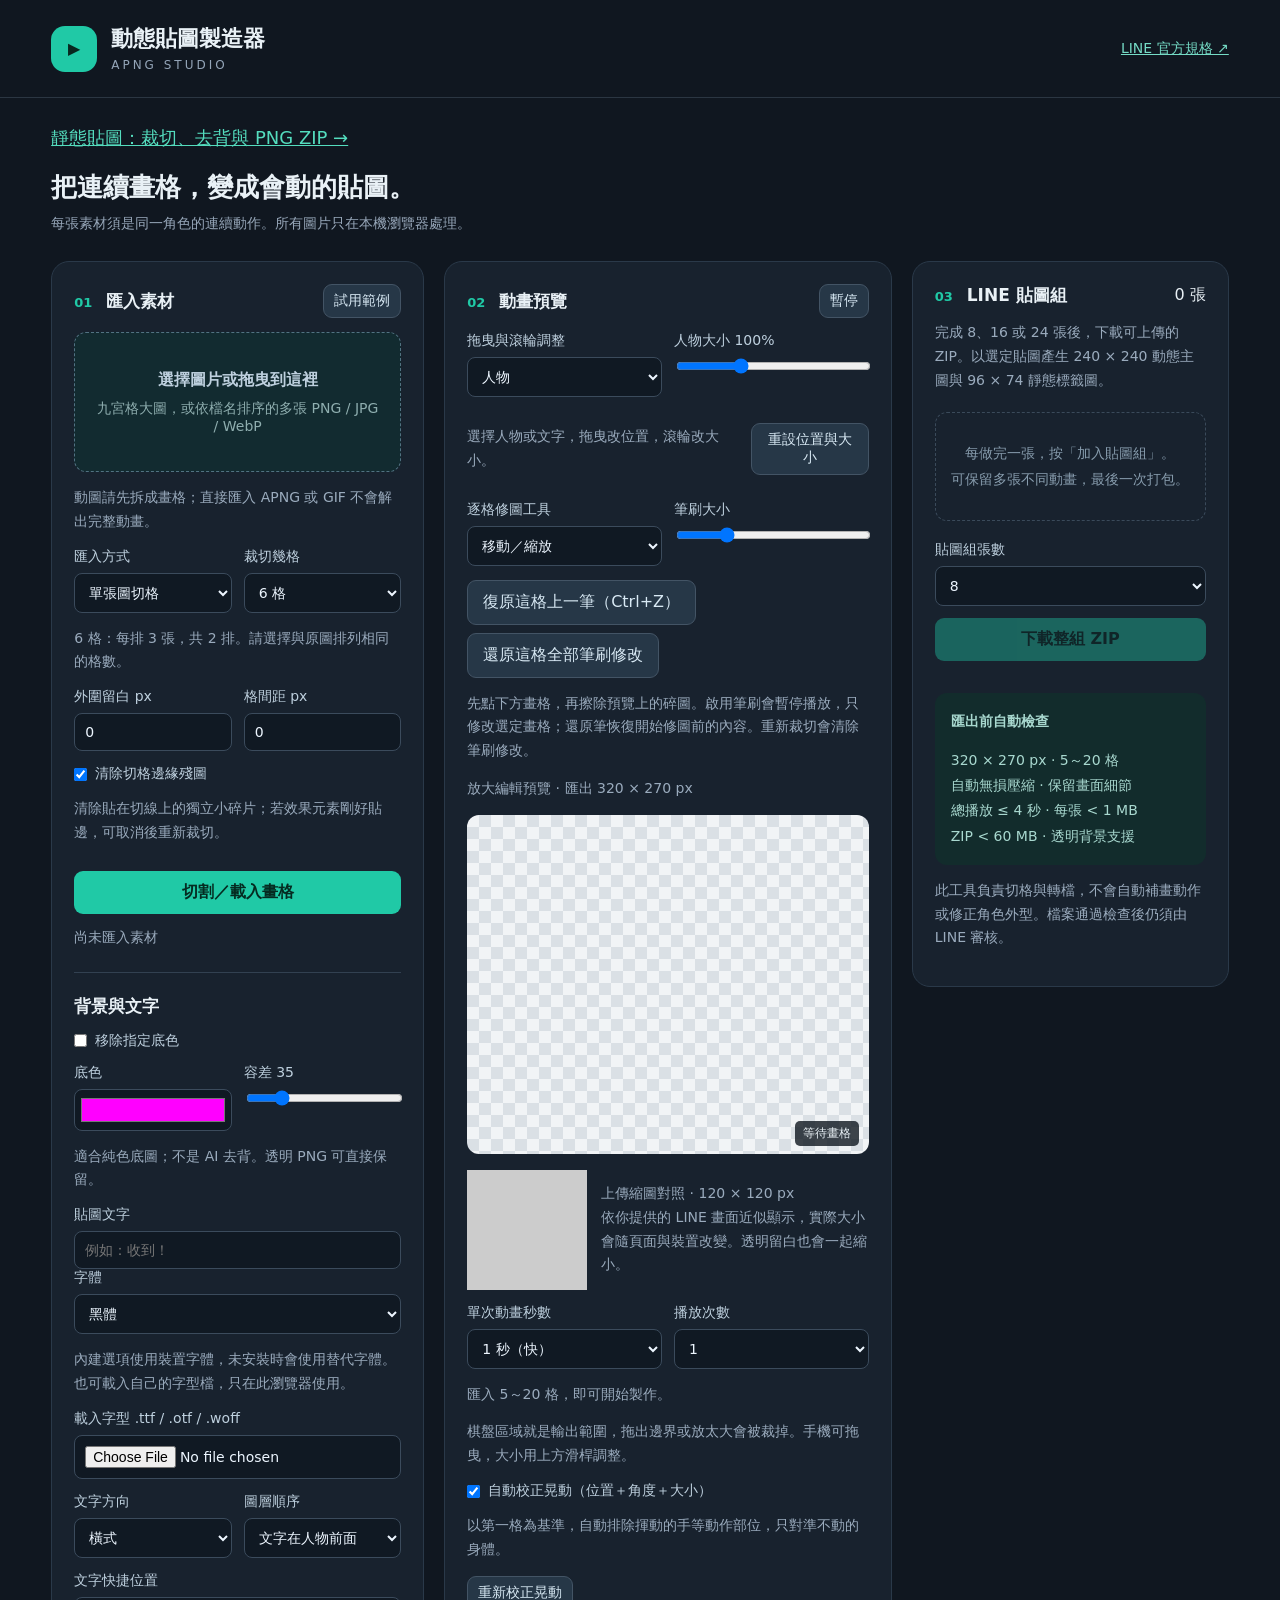
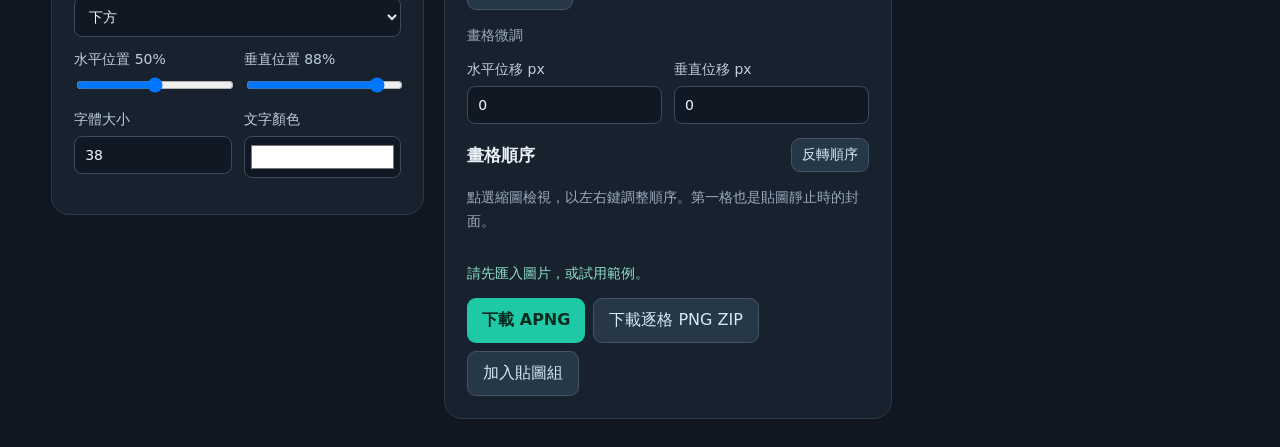
==== index.html @ 318ee961 "上傳 LINE 貼圖工具（新增自動校正晃動：位置＋角度＋大小） Co-Authored-By: Claude Opus 5.5 <noreply@anthropic.com> Claude-Sessi" ====
<!doctype html><html lang="zh-Hant"><head><meta charset="utf-8"><meta name="viewport" content="width=device-width, initial-scale=1"><title>動態貼圖製造器</title><meta name="description" content="切割九宮格、編輯連續畫格，匯出 LINE 動態貼圖 APNG 與整組 ZIP。"><link rel="icon" href="data:image/svg+xml,%3Csvg xmlns='http://www.w3.org/2000/svg' viewBox='0 0 32 32'%3E%3Crect width='32' height='32' rx='8' fill='%230b8871'/%3E%3Cpath d='M12 8L25 16L12 24Z' fill='white'/%3E%3C/svg%3E"><link rel="stylesheet" href="style.css"></head><body><header><div class="brand"><span class="logo">▶</span><div><h1>動態貼圖製造器</h1><span>APNG STUDIO</span></div></div><a href="https://creator.line.me/zh-hant/guideline/animationsticker/" target="_blank" rel="noopener">LINE 官方規格 ↗</a></header><main><nav class="nav" style="margin-bottom:20px"><a href="static.html" style="color:#54ddbe;font-size:18px">靜態貼圖：裁切、去背與 PNG ZIP →</a></nav><div class="top"><h2>把連續畫格，變成會動的貼圖。</h2><p>每張素材須是同一角色的連續動作。所有圖片只在本機瀏覽器處理。</p></div><div class="workspace"><section class="panel source"><div class="heading"><h3><b>01</b> 匯入素材</h3><button id="demo" class="small">試用範例</button></div><label class="drop" id="drop"><input id="files" type="file" accept="image/png,image/jpeg,image/webp" multiple><strong>選擇圖片或拖曳到這裡</strong><span>九宮格大圖，或依檔名排序的多張 PNG / JPG / WebP</span></label><p class="hint">動圖請先拆成畫格；直接匯入 APNG 或 GIF 不會解出完整動畫。</p><div class="row"><label>匯入方式<select id="mode"><option value="grid">單張圖切格</option><option value="frames">多張連續畫格</option></select></label><label>裁切幾格<select id="gridCount"><option value="4">4 格</option><option value="6" selected>6 格</option><option value="8">8 格</option><option value="9">9 格</option><option value="10">10 格</option><option value="12">12 格</option><option value="16">16 格</option><option value="20">20 格</option><option value="custom">自訂排列</option></select></label></div><p id="gridLayoutHint" class="hint">6 格：上排 3 張、下排 3 張。</p><div id="customGrid" class="row" hidden><label>每排幾張<input id="cols" type="number" value="3" min="1" max="20"></label><label>共有幾排<input id="rows" type="number" value="2" min="1" max="20"></label></div><div class="row"><label>外圍留白 px<input id="margin" type="number" value="0" min="0" max="500"></label><label>格間距 px<input id="gap" type="number" value="0" min="0" max="500"></label></div><label class="check"><input id="cleanEdges" type="checkbox" checked> 清除切格邊緣殘圖</label><p class="hint">清除貼在切線上的獨立小碎片；若效果元素剛好貼邊，可取消後重新裁切。</p><button id="slice" class="primary">切割／載入畫格</button><div id="sourceInfo" class="hint">尚未匯入素材</div><canvas id="sourceCanvas" width="300" height="180" hidden></canvas><div class="divider"></div><h3>背景與文字</h3><label class="check"><input id="key" type="checkbox"> 移除指定底色</label><div class="row"><label>底色<input id="keyColor" type="color" value="#ff00ff"></label><label>容差 <span id="tolValue">35</span><input id="tolerance" type="range" min="0" max="180" value="35"></label></div><p class="hint">適合純色底圖；不是 AI 去背。透明 PNG 可直接保留。</p><label>貼圖文字<input id="caption" maxlength="16" placeholder="例如：收到！"></label><label>字體<select id="fontFamily"><option value="system-ui, 'Microsoft JhengHei', sans-serif">黑體</option><option value="'PMingLiU', 'Noto Serif TC', serif">明體／宋體</option><option value="'DFKai-SB', 'BiauKai', 'KaiTi', serif">楷體（需裝置已安裝）</option></select></label><p class="hint">內建選項使用裝置字體，未安裝時會使用替代字體。也可載入自己的字型檔，只在此瀏覽器使用。</p><label>載入字型 .ttf / .otf / .woff<input id="fontFile" type="file" accept=".ttf,.otf,.woff,.woff2"></label><div class="row"><label>文字方向<select id="orientation"><option value="horizontal">橫式</option><option value="vertical">直式（由上到下）</option></select></label><label>圖層順序<select id="textLayer"><option value="front">文字在人物前面</option><option value="back">文字在人物後面</option></select></label></div><label>文字快捷位置<select id="textPreset"><option value="88">下方</option><option value="12">上方</option><option value="50">中央</option></select></label><div class="row"><label>水平位置 <span id="textXValue">50%</span><input id="textX" type="range" min="0" max="100" value="50"></label><label>垂直位置 <span id="textYValue">88%</span><input id="textY" type="range" min="0" max="100" value="88"></label></div><div class="row"><label>字體大小<input id="fontSize" type="number" min="16" max="100" value="38"></label><label>文字顏色<input id="textColor" type="color" value="#ffffff"></label></div></section><section class="panel editor"><div class="heading"><h3><b>02</b> 動畫預覽</h3><button id="play" class="small">暫停</button></div><div class="row"><label>拖曳與滾輪調整<select id="dragTarget"><option value="person">人物</option><option value="text">文字</option></select></label><label>人物大小 <span id="personScaleValue">100%</span><input id="personScale" type="range" min="30" max="250" value="100"></label></div><div class="heading"><p id="dragHint" class="hint">選擇人物或文字，拖曳改位置，滾輪改大小。</p><button id="resetLayout" class="small">重設位置與大小</button></div><div class="row"><label>逐格修圖工具<select id="frameBrush"><option value="off">移動／縮放</option><option value="erase">橡皮擦</option><option value="restore">還原筆</option></select></label><label>筆刷大小<input id="frameBrushSize" type="range" min="2" max="70" value="18"></label></div><div class="actions"><button id="brushUndo">復原這格上一筆（Ctrl+Z）</button><button id="brushReset">還原這格全部筆刷修改</button></div><p class="hint">先點下方畫格，再擦除預覽上的碎圖。啟用筆刷會暫停播放，只修改選定畫格；還原筆恢復開始修圖前的內容。重新裁切會清除筆刷修改。</p><p class="hint">放大編輯預覽 · 匯出 320 × 270 px</p><div class="preview checker"><canvas id="preview" width="320" height="270"></canvas><span id="frameCounter">等待畫格</span></div><div class="lineComparison"><canvas id="linePreview" width="120" height="120" aria-label="120 像素正方形縮圖對照"></canvas><p class="hint">上傳縮圖對照 · 120 × 120 px<br>依你提供的 LINE 畫面近似顯示，實際大小會隨頁面與裝置改變。透明留白也會一起縮小。</p></div><div class="row"><label>單次動畫秒數<select id="delay"><option value="1000">1 秒（快）</option><option value="2000">2 秒</option><option value="3000">3 秒</option><option value="4000">4 秒（慢）</option></select></label><label>播放次數<select id="loops"><option>1</option><option>2</option><option>3</option><option>4</option></select></label></div><p id="duration" class="hint">匯入 5～20 格，即可開始製作。</p><p class="hint">棋盤區域就是輸出範圍，拖出邊界或放太大會被裁掉。手機可拖曳，大小用上方滑桿調整。</p><div class="alignment"><label class="check"><input id="autoAlign" type="checkbox" checked> 自動校正晃動（位置＋角度＋大小）</label><p id="alignmentInfo" class="hint">以第一格為基準，自動排除揮動的手等動作部位，只對準不動的身體。</p><button id="align" class="small">重新校正晃動</button><p id="selectedFrame" class="hint">畫格微調</p><div class="row"><label>水平位移 px<input id="shiftX" type="number" value="0" min="-60" max="60"></label><label>垂直位移 px<input id="shiftY" type="number" value="0" min="-60" max="60"></label></div></div><div class="heading"><h3>畫格順序</h3><button id="reverse" class="small">反轉順序</button></div><p class="hint">點選縮圖檢視，以左右鍵調整順序。第一格也是貼圖靜止時的封面。</p><div id="frames" class="frames"></div><p id="status" role="status" aria-live="polite">請先匯入圖片，或試用範例。</p><div class="actions"><button id="export" class="primary">下載 APNG</button><button id="exportFrames">下載逐格 PNG ZIP</button><button id="add">加入貼圖組</button></div></section><section class="panel pack"><div class="heading"><h3><b>03</b> LINE 貼圖組</h3><span id="packCount">0 張</span></div><p class="hint">完成 8、16 或 24 張後，下載可上傳的 ZIP。以選定貼圖產生 240 × 240 動態主圖與 96 × 74 靜態標籤圖。</p><div id="pack" class="packItems"></div><div class="empty" id="emptyPack">每做完一張，按「加入貼圖組」。<br>可保留多張不同動畫，最後一次打包。</div><label>貼圖組張數<select id="target"><option>8</option><option>16</option><option>24</option></select></label><button id="zip" class="primary" disabled>下載整組 ZIP</button><div class="spec"><strong>匯出前自動檢查</strong><p>320 × 270 px · 5～20 格<br>自動無損壓縮 · 保留畫面細節<br>總播放 ≤ 4 秒 · 每張 &lt; 1 MB<br>ZIP &lt; 60 MB · 透明背景支援</p></div><p class="hint">此工具負責切格與轉檔，不會自動補畫動作或修正角色外型。檔案通過檢查後仍須由 LINE 審核。</p></section></div></main><script type="module" src="app.mjs?v=13"></script></body></html>
---- style.css ----
:root{font-family:system-ui,-apple-system,"Noto Sans TC",sans-serif;color:#e9f1f6;background:#101720;font-size:16px}*{box-sizing:border-box}body{margin:0}header{padding:24px 4%;border-bottom:1px solid #2b3642;display:flex;align-items:center;justify-content:space-between}.brand{display:flex;gap:14px;align-items:center}.logo{display:grid;place-items:center;width:46px;height:46px;border-radius:14px;background:#20c9a6;color:#08271f}h1{font-size:22px;margin:0}.brand span:not(.logo){font-size:12px;letter-spacing:3px;color:#94a5b8}a{color:#75dcc6;font-size:14px}main{max-width:1500px;margin:auto;padding:28px 4%}h2{font-size:26px;margin:0 0 10px}.top p{color:#96a6b8;margin:0 0 28px;font-size:14px}.workspace{display:grid;grid-template-columns:1fr 1.2fr .85fr;gap:20px;align-items:start}.panel{background:#18222e;border:1px solid #2a3949;border-radius:18px;padding:22px;min-width:0}h3{font-size:17px;margin:0 0 14px}h3 b{font-size:13px;color:#20c9a6;margin-right:8px}.heading{display:flex;align-items:center;justify-content:space-between;gap:10px;margin-bottom:14px}.heading h3{margin:0}.small{font-size:14px;padding:7px 10px}.drop{border:1px dashed #527282;border-radius:12px;min-height:140px;display:flex;flex-direction:column;align-items:center;justify-content:center;padding:18px;text-align:center;cursor:pointer;background:#122b30}.drop input{display:none}.drop strong{font-size:16px}.drop span{font-size:14px;color:#8faeaf;margin-top:9px}.hint{font-size:14px;color:#9aabbd;line-height:1.7}.row{display:flex;gap:12px;margin:14px 0}.row label{flex:1;min-width:0}label{font-size:14px;display:block;color:#bed0de}input,select{width:100%;margin-top:7px;background:#101923;border:1px solid #3b4b5c;color:#edf6ff;border-radius:8px;padding:10px;font:inherit}input[type=color]{height:42px;padding:4px}input[type=range]{padding:0}button{font:inherit;color:#d8e9f4;background:#263747;border:1px solid #435465;border-radius:9px;padding:11px 15px;cursor:pointer}button:hover{filter:brightness(1.13)}button:disabled{opacity:.4;cursor:not-allowed}.primary{background:#20c9a6;color:#052b21;border:0;font-weight:700}#slice,#zip{width:100%;margin:12px 0}.divider{height:1px;background:#324151;margin:22px 0}.check{display:flex;align-items:center;gap:8px}.check input{width:auto;margin:0}.checker{background-color:#f1f4f6;background-image:linear-gradient(45deg,#dae0e5 25%,transparent 25%),linear-gradient(-45deg,#dae0e5 25%,transparent 25%),linear-gradient(45deg,transparent 75%,#dae0e5 75%),linear-gradient(-45deg,transparent 75%,#dae0e5 75%);background-size:24px 24px;background-position:0 0,0 12px,12px -12px,-12px 0}.preview{border-radius:12px;position:relative;min-height:290px;display:grid;place-items:center;padding:18px}.preview canvas{width:100%;max-width:320px;height:auto}#frameCounter{position:absolute;bottom:8px;right:10px;font-size:12px;background:#101720cc;padding:4px 8px;border-radius:5px}.frames{display:grid;grid-template-columns:repeat(3,1fr);gap:8px}.frame{border:1px solid #3b4b5c;border-radius:9px;padding:6px;background:#101923}.frame.selected{border-color:#20c9a6}.frame img{display:block;width:100%;height:70px;object-fit:contain;cursor:pointer;background:#dde4e9;border-radius:4px}.frame .tools{display:flex;justify-content:center;gap:3px;margin-top:5px}.tools button{font-size:12px;padding:3px 7px}.frame small{color:#a2b8c9;display:block;text-align:center;font-size:12px}.actions{display:flex;gap:8px;flex-wrap:wrap}#status{font-size:14px;line-height:1.6;color:#8fdfc8}.error{color:#ffaf9f!important}.empty{padding:28px 8px;color:#879cad;font-size:14px;line-height:1.8;text-align:center;border:1px dashed #3a4a5a;border-radius:12px;margin:20px 0}.packItem{display:flex;gap:12px;align-items:center;margin-bottom:10px;background:#101923;padding:9px;border-radius:10px}.packItem img{width:64px;height:54px;object-fit:contain;background:#e4e9ec;border-radius:6px}.packItem label{flex:1}.packItem input{width:auto;margin-right:7px}.packItem button{font-size:12px;padding:5px}.spec{margin-top:20px;padding:16px;border-radius:12px;background:#122c2c;font-size:14px;color:#a8d8cf;line-height:1.8}.spec p{margin-bottom:0}#sourceCanvas{width:100%;height:auto;margin-top:12px}button:focus-visible,input:focus-visible,select:focus-visible{outline:2px solid #f4cf62;outline-offset:3px}@media(max-width:1100px){.workspace{grid-template-columns:1fr 1fr}.pack{grid-column:1/-1}.packItems{display:grid;grid-template-columns:repeat(4,1fr);gap:10px}.packItem{flex-wrap:wrap}}@media(max-width:680px){header{padding:18px}header a{font-size:12px}h1{font-size:18px}main{padding:24px 16px}.workspace{grid-template-columns:1fr}.panel{padding:18px}.pack{grid-column:auto}.packItems{grid-template-columns:repeat(2,1fr)}h2{font-size:22px}}

/* The checkerboard is exactly the export canvas, with no invisible inset. */
.preview{min-height:0;padding:0;display:block;overflow:hidden}.preview canvas{display:block;width:100%;max-width:none;height:auto;aspect-ratio:320/270}

.lineComparison{display:flex;gap:14px;align-items:center;margin-top:16px}.lineComparison canvas{width:120px;height:120px;flex:none;background:#ccc}.lineComparison p{margin:0}@media(max-width:400px){.lineComparison{flex-wrap:wrap}}

[hidden]{display:none!important}
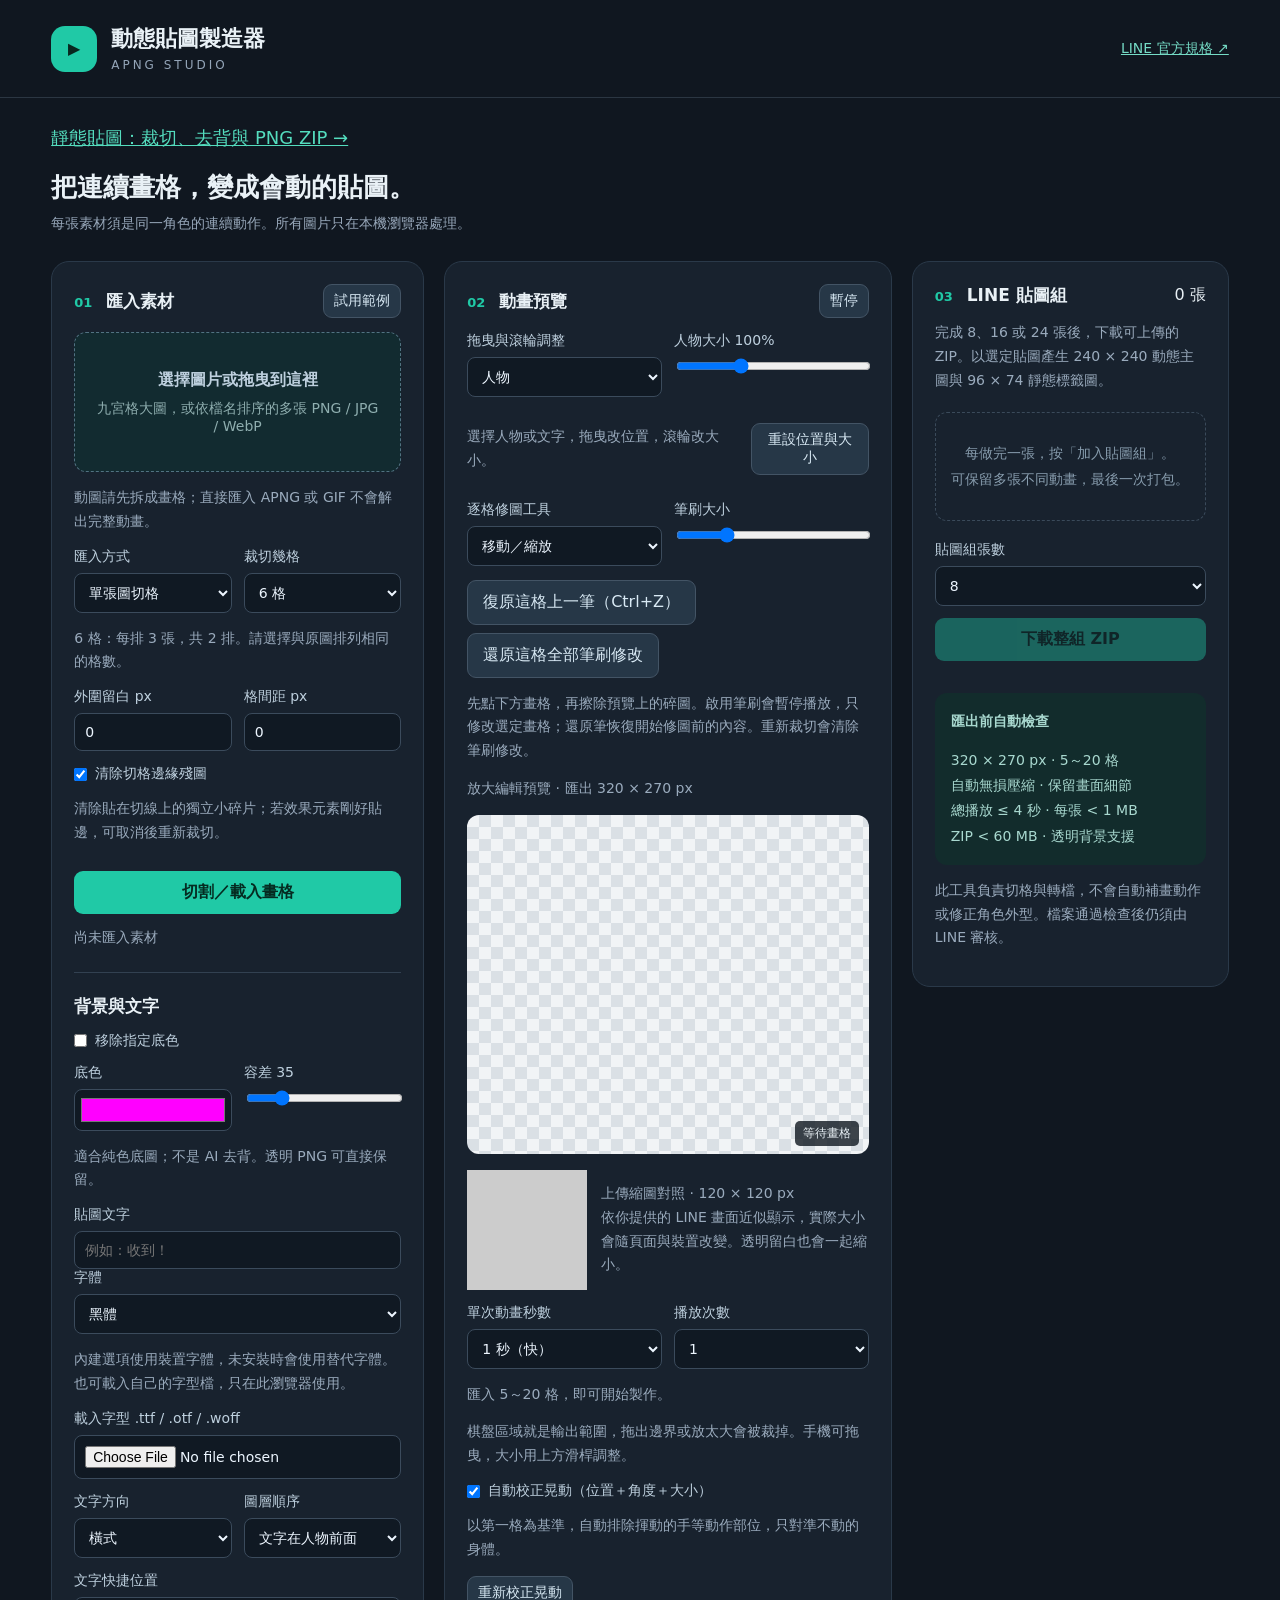
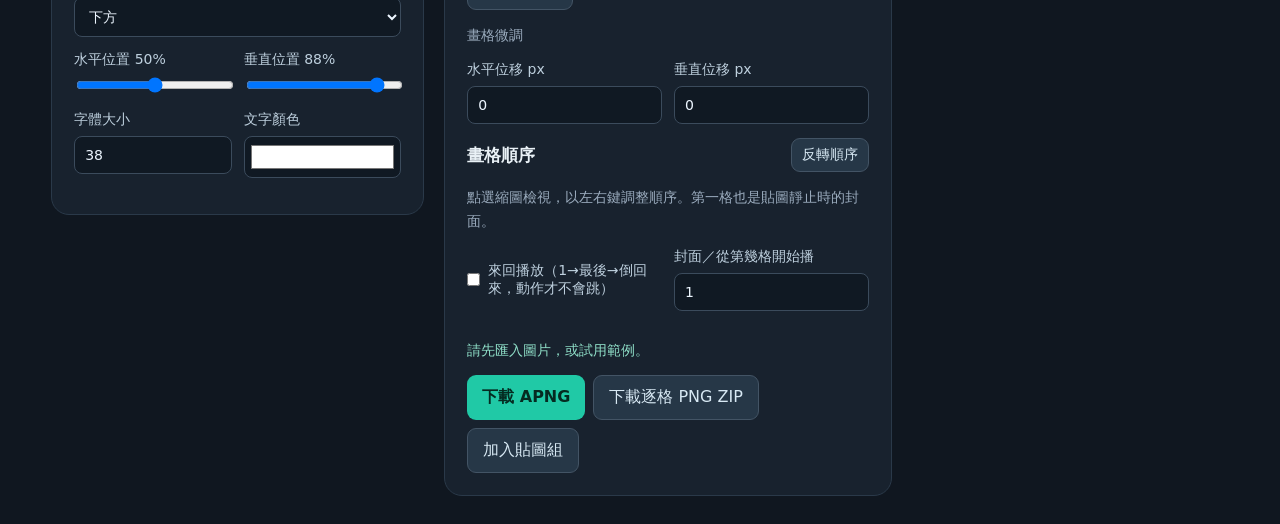
==== commit f4b1a57a: "新增來回播放、指定封面起始格、超過 1 MB 自動減色 Co-Authored-By: Claude Opus 5.5 <noreply@anthropic.com> Claude-Session: " ====
--- a/index.html
+++ b/index.html
@@ -1 +1 @@
-<!doctype html><html lang="zh-Hant"><head><meta charset="utf-8"><meta name="viewport" content="width=device-width, initial-scale=1"><title>動態貼圖製造器</title><meta name="description" content="切割九宮格、編輯連續畫格，匯出 LINE 動態貼圖 APNG 與整組 ZIP。"><link rel="icon" href="data:image/svg+xml,%3Csvg xmlns='http://www.w3.org/2000/svg' viewBox='0 0 32 32'%3E%3Crect width='32' height='32' rx='8' fill='%230b8871'/%3E%3Cpath d='M12 8L25 16L12 24Z' fill='white'/%3E%3C/svg%3E"><link rel="stylesheet" href="style.css"></head><body><header><div class="brand"><span class="logo">▶</span><div><h1>動態貼圖製造器</h1><span>APNG STUDIO</span></div></div><a href="https://creator.line.me/zh-hant/guideline/animationsticker/" target="_blank" rel="noopener">LINE 官方規格 ↗</a></header><main><nav class="nav" style="margin-bottom:20px"><a href="static.html" style="color:#54ddbe;font-size:18px">靜態貼圖：裁切、去背與 PNG ZIP →</a></nav><div class="top"><h2>把連續畫格，變成會動的貼圖。</h2><p>每張素材須是同一角色的連續動作。所有圖片只在本機瀏覽器處理。</p></div><div class="workspace"><section class="panel source"><div class="heading"><h3><b>01</b> 匯入素材</h3><button id="demo" class="small">試用範例</button></div><label class="drop" id="drop"><input id="files" type="file" accept="image/png,image/jpeg,image/webp" multiple><strong>選擇圖片或拖曳到這裡</strong><span>九宮格大圖，或依檔名排序的多張 PNG / JPG / WebP</span></label><p class="hint">動圖請先拆成畫格；直接匯入 APNG 或 GIF 不會解出完整動畫。</p><div class="row"><label>匯入方式<select id="mode"><option value="grid">單張圖切格</option><option value="frames">多張連續畫格</option></select></label><label>裁切幾格<select id="gridCount"><option value="4">4 格</option><option value="6" selected>6 格</option><option value="8">8 格</option><option value="9">9 格</option><option value="10">10 格</option><option value="12">12 格</option><option value="16">16 格</option><option value="20">20 格</option><option value="custom">自訂排列</option></select></label></div><p id="gridLayoutHint" class="hint">6 格：上排 3 張、下排 3 張。</p><div id="customGrid" class="row" hidden><label>每排幾張<input id="cols" type="number" value="3" min="1" max="20"></label><label>共有幾排<input id="rows" type="number" value="2" min="1" max="20"></label></div><div class="row"><label>外圍留白 px<input id="margin" type="number" value="0" min="0" max="500"></label><label>格間距 px<input id="gap" type="number" value="0" min="0" max="500"></label></div><label class="check"><input id="cleanEdges" type="checkbox" checked> 清除切格邊緣殘圖</label><p class="hint">清除貼在切線上的獨立小碎片；若效果元素剛好貼邊，可取消後重新裁切。</p><button id="slice" class="primary">切割／載入畫格</button><div id="sourceInfo" class="hint">尚未匯入素材</div><canvas id="sourceCanvas" width="300" height="180" hidden></canvas><div class="divider"></div><h3>背景與文字</h3><label class="check"><input id="key" type="checkbox"> 移除指定底色</label><div class="row"><label>底色<input id="keyColor" type="color" value="#ff00ff"></label><label>容差 <span id="tolValue">35</span><input id="tolerance" type="range" min="0" max="180" value="35"></label></div><p class="hint">適合純色底圖；不是 AI 去背。透明 PNG 可直接保留。</p><label>貼圖文字<input id="caption" maxlength="16" placeholder="例如：收到！"></label><label>字體<select id="fontFamily"><option value="system-ui, 'Microsoft JhengHei', sans-serif">黑體</option><option value="'PMingLiU', 'Noto Serif TC', serif">明體／宋體</option><option value="'DFKai-SB', 'BiauKai', 'KaiTi', serif">楷體（需裝置已安裝）</option></select></label><p class="hint">內建選項使用裝置字體，未安裝時會使用替代字體。也可載入自己的字型檔，只在此瀏覽器使用。</p><label>載入字型 .ttf / .otf / .woff<input id="fontFile" type="file" accept=".ttf,.otf,.woff,.woff2"></label><div class="row"><label>文字方向<select id="orientation"><option value="horizontal">橫式</option><option value="vertical">直式（由上到下）</option></select></label><label>圖層順序<select id="textLayer"><option value="front">文字在人物前面</option><option value="back">文字在人物後面</option></select></label></div><label>文字快捷位置<select id="textPreset"><option value="88">下方</option><option value="12">上方</option><option value="50">中央</option></select></label><div class="row"><label>水平位置 <span id="textXValue">50%</span><input id="textX" type="range" min="0" max="100" value="50"></label><label>垂直位置 <span id="textYValue">88%</span><input id="textY" type="range" min="0" max="100" value="88"></label></div><div class="row"><label>字體大小<input id="fontSize" type="number" min="16" max="100" value="38"></label><label>文字顏色<input id="textColor" type="color" value="#ffffff"></label></div></section><section class="panel editor"><div class="heading"><h3><b>02</b> 動畫預覽</h3><button id="play" class="small">暫停</button></div><div class="row"><label>拖曳與滾輪調整<select id="dragTarget"><option value="person">人物</option><option value="text">文字</option></select></label><label>人物大小 <span id="personScaleValue">100%</span><input id="personScale" type="range" min="30" max="250" value="100"></label></div><div class="heading"><p id="dragHint" class="hint">選擇人物或文字，拖曳改位置，滾輪改大小。</p><button id="resetLayout" class="small">重設位置與大小</button></div><div class="row"><label>逐格修圖工具<select id="frameBrush"><option value="off">移動／縮放</option><option value="erase">橡皮擦</option><option value="restore">還原筆</option></select></label><label>筆刷大小<input id="frameBrushSize" type="range" min="2" max="70" value="18"></label></div><div class="actions"><button id="brushUndo">復原這格上一筆（Ctrl+Z）</button><button id="brushReset">還原這格全部筆刷修改</button></div><p class="hint">先點下方畫格，再擦除預覽上的碎圖。啟用筆刷會暫停播放，只修改選定畫格；還原筆恢復開始修圖前的內容。重新裁切會清除筆刷修改。</p><p class="hint">放大編輯預覽 · 匯出 320 × 270 px</p><div class="preview checker"><canvas id="preview" width="320" height="270"></canvas><span id="frameCounter">等待畫格</span></div><div class="lineComparison"><canvas id="linePreview" width="120" height="120" aria-label="120 像素正方形縮圖對照"></canvas><p class="hint">上傳縮圖對照 · 120 × 120 px<br>依你提供的 LINE 畫面近似顯示，實際大小會隨頁面與裝置改變。透明留白也會一起縮小。</p></div><div class="row"><label>單次動畫秒數<select id="delay"><option value="1000">1 秒（快）</option><option value="2000">2 秒</option><option value="3000">3 秒</option><option value="4000">4 秒（慢）</option></select></label><label>播放次數<select id="loops"><option>1</option><option>2</option><option>3</option><option>4</option></select></label></div><p id="duration" class="hint">匯入 5～20 格，即可開始製作。</p><p class="hint">棋盤區域就是輸出範圍，拖出邊界或放太大會被裁掉。手機可拖曳，大小用上方滑桿調整。</p><div class="alignment"><label class="check"><input id="autoAlign" type="checkbox" checked> 自動校正晃動（位置＋角度＋大小）</label><p id="alignmentInfo" class="hint">以第一格為基準，自動排除揮動的手等動作部位，只對準不動的身體。</p><button id="align" class="small">重新校正晃動</button><p id="selectedFrame" class="hint">畫格微調</p><div class="row"><label>水平位移 px<input id="shiftX" type="number" value="0" min="-60" max="60"></label><label>垂直位移 px<input id="shiftY" type="number" value="0" min="-60" max="60"></label></div></div><div class="heading"><h3>畫格順序</h3><button id="reverse" class="small">反轉順序</button></div><p class="hint">點選縮圖檢視，以左右鍵調整順序。第一格也是貼圖靜止時的封面。</p><div id="frames" class="frames"></div><p id="status" role="status" aria-live="polite">請先匯入圖片，或試用範例。</p><div class="actions"><button id="export" class="primary">下載 APNG</button><button id="exportFrames">下載逐格 PNG ZIP</button><button id="add">加入貼圖組</button></div></section><section class="panel pack"><div class="heading"><h3><b>03</b> LINE 貼圖組</h3><span id="packCount">0 張</span></div><p class="hint">完成 8、16 或 24 張後，下載可上傳的 ZIP。以選定貼圖產生 240 × 240 動態主圖與 96 × 74 靜態標籤圖。</p><div id="pack" class="packItems"></div><div class="empty" id="emptyPack">每做完一張，按「加入貼圖組」。<br>可保留多張不同動畫，最後一次打包。</div><label>貼圖組張數<select id="target"><option>8</option><option>16</option><option>24</option></select></label><button id="zip" class="primary" disabled>下載整組 ZIP</button><div class="spec"><strong>匯出前自動檢查</strong><p>320 × 270 px · 5～20 格<br>自動無損壓縮 · 保留畫面細節<br>總播放 ≤ 4 秒 · 每張 &lt; 1 MB<br>ZIP &lt; 60 MB · 透明背景支援</p></div><p class="hint">此工具負責切格與轉檔，不會自動補畫動作或修正角色外型。檔案通過檢查後仍須由 LINE 審核。</p></section></div></main><script type="module" src="app.mjs?v=13"></script></body></html>
+<!doctype html><html lang="zh-Hant"><head><meta charset="utf-8"><meta name="viewport" content="width=device-width, initial-scale=1"><title>動態貼圖製造器</title><meta name="description" content="切割九宮格、編輯連續畫格，匯出 LINE 動態貼圖 APNG 與整組 ZIP。"><link rel="icon" href="data:image/svg+xml,%3Csvg xmlns='http://www.w3.org/2000/svg' viewBox='0 0 32 32'%3E%3Crect width='32' height='32' rx='8' fill='%230b8871'/%3E%3Cpath d='M12 8L25 16L12 24Z' fill='white'/%3E%3C/svg%3E"><link rel="stylesheet" href="style.css"></head><body><header><div class="brand"><span class="logo">▶</span><div><h1>動態貼圖製造器</h1><span>APNG STUDIO</span></div></div><a href="https://creator.line.me/zh-hant/guideline/animationsticker/" target="_blank" rel="noopener">LINE 官方規格 ↗</a></header><main><nav class="nav" style="margin-bottom:20px"><a href="static.html" style="color:#54ddbe;font-size:18px">靜態貼圖：裁切、去背與 PNG ZIP →</a></nav><div class="top"><h2>把連續畫格，變成會動的貼圖。</h2><p>每張素材須是同一角色的連續動作。所有圖片只在本機瀏覽器處理。</p></div><div class="workspace"><section class="panel source"><div class="heading"><h3><b>01</b> 匯入素材</h3><button id="demo" class="small">試用範例</button></div><label class="drop" id="drop"><input id="files" type="file" accept="image/png,image/jpeg,image/webp" multiple><strong>選擇圖片或拖曳到這裡</strong><span>九宮格大圖，或依檔名排序的多張 PNG / JPG / WebP</span></label><p class="hint">動圖請先拆成畫格；直接匯入 APNG 或 GIF 不會解出完整動畫。</p><div class="row"><label>匯入方式<select id="mode"><option value="grid">單張圖切格</option><option value="frames">多張連續畫格</option></select></label><label>裁切幾格<select id="gridCount"><option value="4">4 格</option><option value="6" selected>6 格</option><option value="8">8 格</option><option value="9">9 格</option><option value="10">10 格</option><option value="12">12 格</option><option value="16">16 格</option><option value="20">20 格</option><option value="custom">自訂排列</option></select></label></div><p id="gridLayoutHint" class="hint">6 格：上排 3 張、下排 3 張。</p><div id="customGrid" class="row" hidden><label>每排幾張<input id="cols" type="number" value="3" min="1" max="20"></label><label>共有幾排<input id="rows" type="number" value="2" min="1" max="20"></label></div><div class="row"><label>外圍留白 px<input id="margin" type="number" value="0" min="0" max="500"></label><label>格間距 px<input id="gap" type="number" value="0" min="0" max="500"></label></div><label class="check"><input id="cleanEdges" type="checkbox" checked> 清除切格邊緣殘圖</label><p class="hint">清除貼在切線上的獨立小碎片；若效果元素剛好貼邊，可取消後重新裁切。</p><button id="slice" class="primary">切割／載入畫格</button><div id="sourceInfo" class="hint">尚未匯入素材</div><canvas id="sourceCanvas" width="300" height="180" hidden></canvas><div class="divider"></div><h3>背景與文字</h3><label class="check"><input id="key" type="checkbox"> 移除指定底色</label><div class="row"><label>底色<input id="keyColor" type="color" value="#ff00ff"></label><label>容差 <span id="tolValue">35</span><input id="tolerance" type="range" min="0" max="180" value="35"></label></div><p class="hint">適合純色底圖；不是 AI 去背。透明 PNG 可直接保留。</p><label>貼圖文字<input id="caption" maxlength="16" placeholder="例如：收到！"></label><label>字體<select id="fontFamily"><option value="system-ui, 'Microsoft JhengHei', sans-serif">黑體</option><option value="'PMingLiU', 'Noto Serif TC', serif">明體／宋體</option><option value="'DFKai-SB', 'BiauKai', 'KaiTi', serif">楷體（需裝置已安裝）</option></select></label><p class="hint">內建選項使用裝置字體，未安裝時會使用替代字體。也可載入自己的字型檔，只在此瀏覽器使用。</p><label>載入字型 .ttf / .otf / .woff<input id="fontFile" type="file" accept=".ttf,.otf,.woff,.woff2"></label><div class="row"><label>文字方向<select id="orientation"><option value="horizontal">橫式</option><option value="vertical">直式（由上到下）</option></select></label><label>圖層順序<select id="textLayer"><option value="front">文字在人物前面</option><option value="back">文字在人物後面</option></select></label></div><label>文字快捷位置<select id="textPreset"><option value="88">下方</option><option value="12">上方</option><option value="50">中央</option></select></label><div class="row"><label>水平位置 <span id="textXValue">50%</span><input id="textX" type="range" min="0" max="100" value="50"></label><label>垂直位置 <span id="textYValue">88%</span><input id="textY" type="range" min="0" max="100" value="88"></label></div><div class="row"><label>字體大小<input id="fontSize" type="number" min="16" max="100" value="38"></label><label>文字顏色<input id="textColor" type="color" value="#ffffff"></label></div></section><section class="panel editor"><div class="heading"><h3><b>02</b> 動畫預覽</h3><button id="play" class="small">暫停</button></div><div class="row"><label>拖曳與滾輪調整<select id="dragTarget"><option value="person">人物</option><option value="text">文字</option></select></label><label>人物大小 <span id="personScaleValue">100%</span><input id="personScale" type="range" min="30" max="250" value="100"></label></div><div class="heading"><p id="dragHint" class="hint">選擇人物或文字，拖曳改位置，滾輪改大小。</p><button id="resetLayout" class="small">重設位置與大小</button></div><div class="row"><label>逐格修圖工具<select id="frameBrush"><option value="off">移動／縮放</option><option value="erase">橡皮擦</option><option value="restore">還原筆</option></select></label><label>筆刷大小<input id="frameBrushSize" type="range" min="2" max="70" value="18"></label></div><div class="actions"><button id="brushUndo">復原這格上一筆（Ctrl+Z）</button><button id="brushReset">還原這格全部筆刷修改</button></div><p class="hint">先點下方畫格，再擦除預覽上的碎圖。啟用筆刷會暫停播放，只修改選定畫格；還原筆恢復開始修圖前的內容。重新裁切會清除筆刷修改。</p><p class="hint">放大編輯預覽 · 匯出 320 × 270 px</p><div class="preview checker"><canvas id="preview" width="320" height="270"></canvas><span id="frameCounter">等待畫格</span></div><div class="lineComparison"><canvas id="linePreview" width="120" height="120" aria-label="120 像素正方形縮圖對照"></canvas><p class="hint">上傳縮圖對照 · 120 × 120 px<br>依你提供的 LINE 畫面近似顯示，實際大小會隨頁面與裝置改變。透明留白也會一起縮小。</p></div><div class="row"><label>單次動畫秒數<select id="delay"><option value="1000">1 秒（快）</option><option value="2000">2 秒</option><option value="3000">3 秒</option><option value="4000">4 秒（慢）</option></select></label><label>播放次數<select id="loops"><option>1</option><option>2</option><option>3</option><option>4</option></select></label></div><p id="duration" class="hint">匯入 5～20 格，即可開始製作。</p><p class="hint">棋盤區域就是輸出範圍，拖出邊界或放太大會被裁掉。手機可拖曳，大小用上方滑桿調整。</p><div class="alignment"><label class="check"><input id="autoAlign" type="checkbox" checked> 自動校正晃動（位置＋角度＋大小）</label><p id="alignmentInfo" class="hint">以第一格為基準，自動排除揮動的手等動作部位，只對準不動的身體。</p><button id="align" class="small">重新校正晃動</button><p id="selectedFrame" class="hint">畫格微調</p><div class="row"><label>水平位移 px<input id="shiftX" type="number" value="0" min="-60" max="60"></label><label>垂直位移 px<input id="shiftY" type="number" value="0" min="-60" max="60"></label></div></div><div class="heading"><h3>畫格順序</h3><button id="reverse" class="small">反轉順序</button></div><p class="hint">點選縮圖檢視，以左右鍵調整順序。第一格也是貼圖靜止時的封面。</p><div class="row"><label class="check"><input id="pingpong" type="checkbox"> 來回播放（1→最後→倒回來，動作才不會跳）</label><label>封面／從第幾格開始播<input id="startFrame" type="number" value="1" min="1" max="20"></label></div><p id="seqInfo" class="hint"></p><div id="frames" class="frames"></div><p id="status" role="status" aria-live="polite">請先匯入圖片，或試用範例。</p><div class="actions"><button id="export" class="primary">下載 APNG</button><button id="exportFrames">下載逐格 PNG ZIP</button><button id="add">加入貼圖組</button></div></section><section class="panel pack"><div class="heading"><h3><b>03</b> LINE 貼圖組</h3><span id="packCount">0 張</span></div><p class="hint">完成 8、16 或 24 張後，下載可上傳的 ZIP。以選定貼圖產生 240 × 240 動態主圖與 96 × 74 靜態標籤圖。</p><div id="pack" class="packItems"></div><div class="empty" id="emptyPack">每做完一張，按「加入貼圖組」。<br>可保留多張不同動畫，最後一次打包。</div><label>貼圖組張數<select id="target"><option>8</option><option>16</option><option>24</option></select></label><button id="zip" class="primary" disabled>下載整組 ZIP</button><div class="spec"><strong>匯出前自動檢查</strong><p>320 × 270 px · 5～20 格<br>自動無損壓縮 · 保留畫面細節<br>總播放 ≤ 4 秒 · 每張 &lt; 1 MB<br>ZIP &lt; 60 MB · 透明背景支援</p></div><p class="hint">此工具負責切格與轉檔，不會自動補畫動作或修正角色外型。檔案通過檢查後仍須由 LINE 審核。</p></section></div></main><script type="module" src="app.mjs?v=13"></script></body></html>
